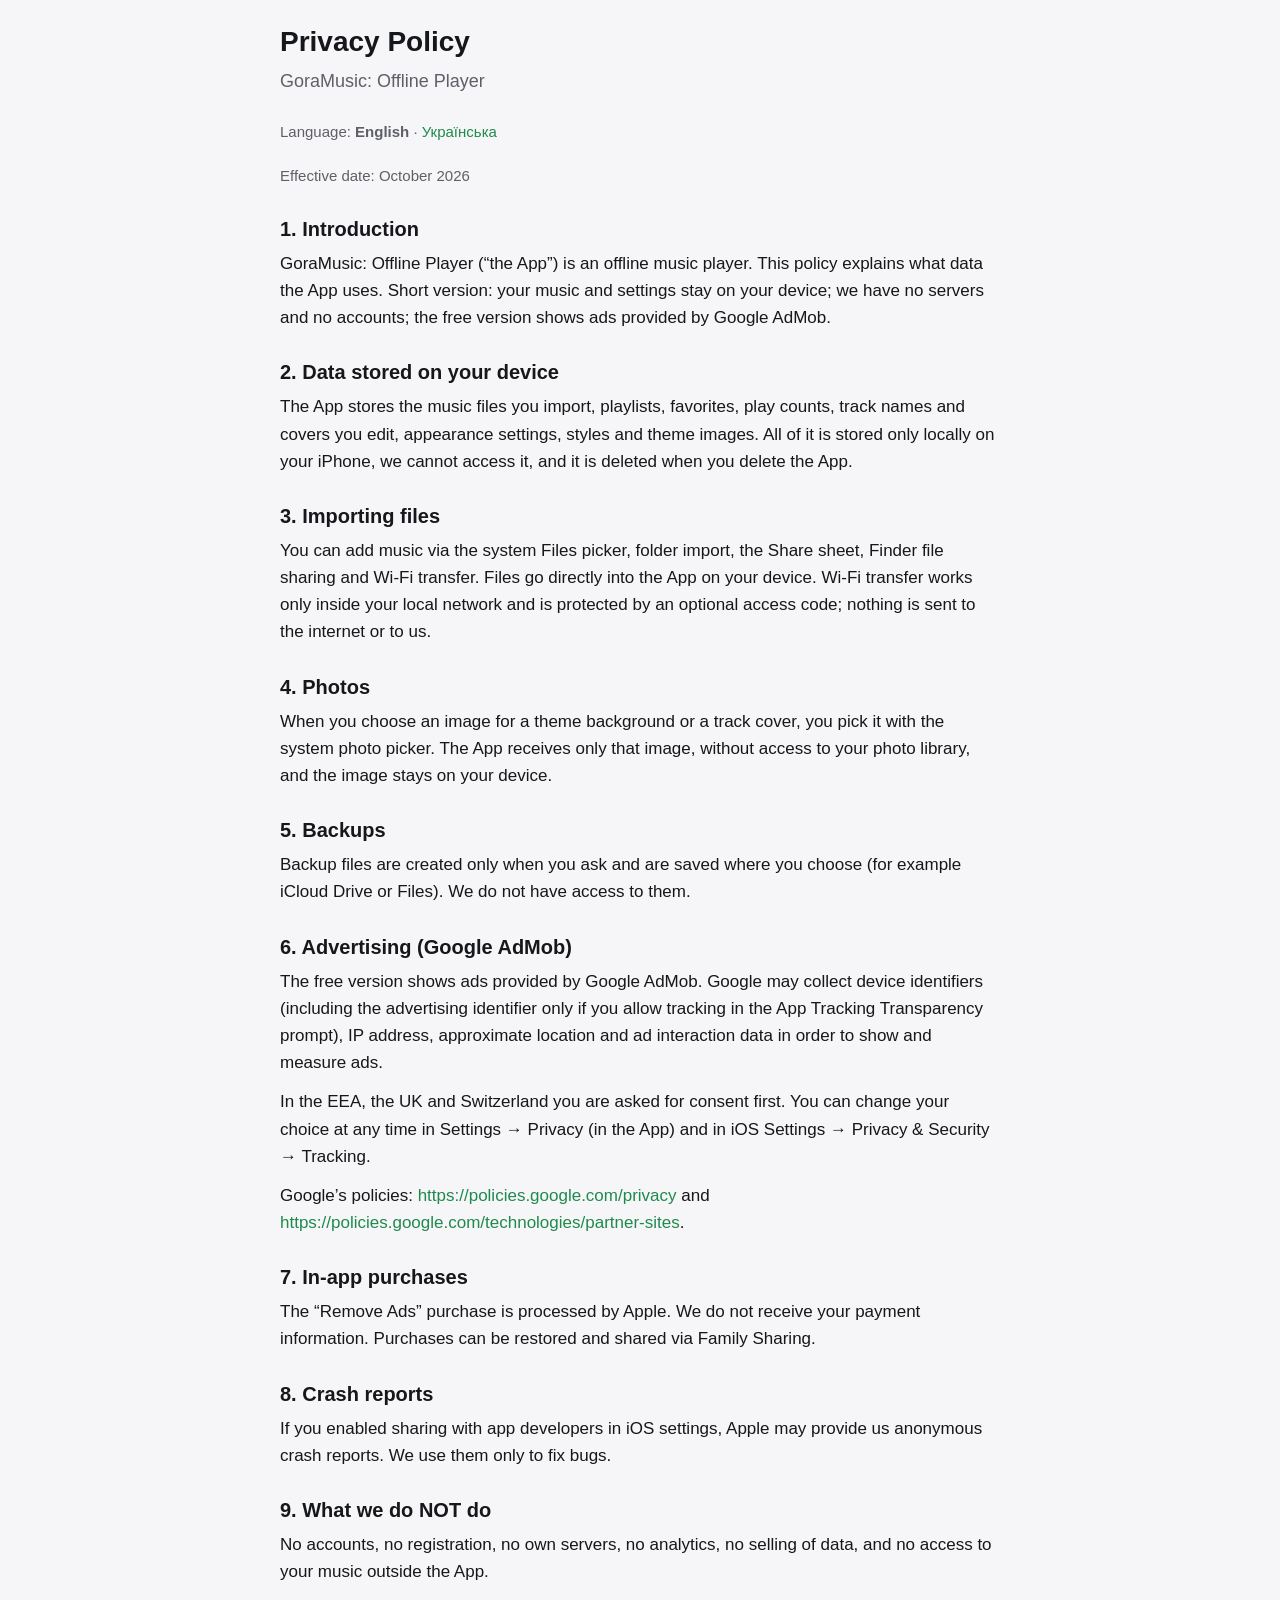
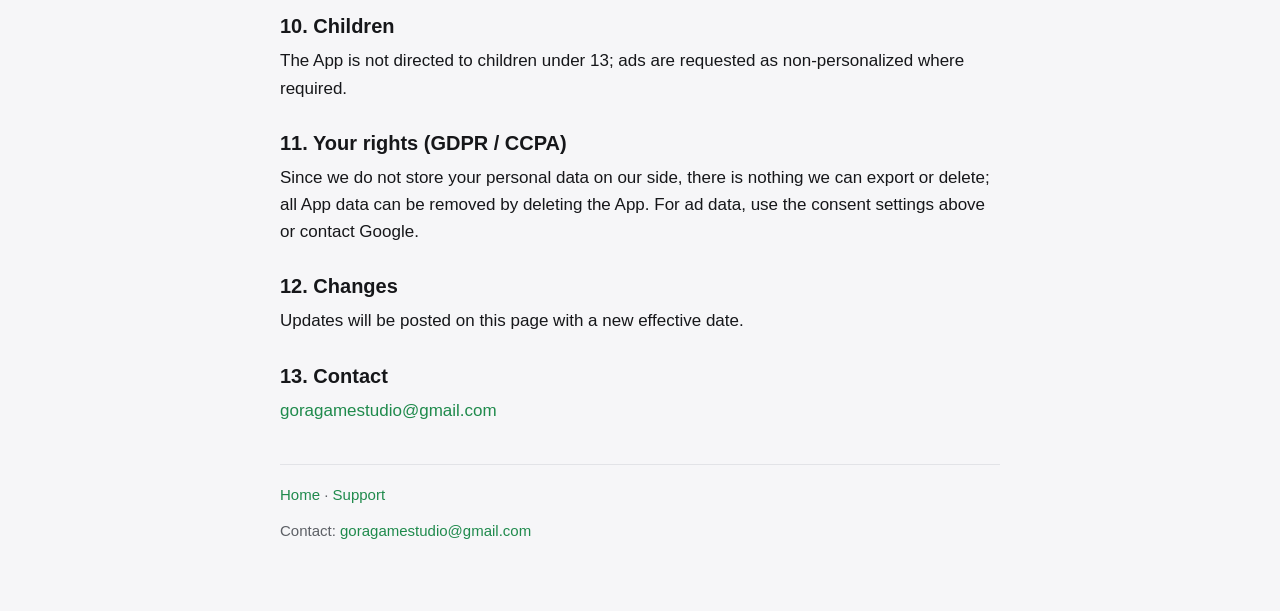
==== privacy.html @ b58f4661 "Add files via upload" ====
<!DOCTYPE html>
<html lang="en">
<head>
<meta charset="utf-8">
<meta name="viewport" content="width=device-width, initial-scale=1">
<title>Privacy Policy — GoraMusic: Offline Player</title>
<meta name="description" content="Privacy Policy of GoraMusic: Offline Player.">
<link rel="stylesheet" href="style.css">
</head>
<body>
<header class="site">
  <h1>Privacy Policy</h1>
  <p class="lead">GoraMusic: Offline Player</p>
</header>

<main>
  <p class="lang">Language: <strong>English</strong> · <a href="privacy-uk.html">Українська</a></p>
  <p class="meta">Effective date: October 2026</p>

  <h2>1. Introduction</h2>
  <p>GoraMusic: Offline Player (“the App”) is an offline music player. This policy explains what data the App uses. Short version: your music and settings stay on your device; we have no servers and no accounts; the free version shows ads provided by Google AdMob.</p>

  <h2>2. Data stored on your device</h2>
  <p>The App stores the music files you import, playlists, favorites, play counts, track names and covers you edit, appearance settings, styles and theme images. All of it is stored only locally on your iPhone, we cannot access it, and it is deleted when you delete the App.</p>

  <h2>3. Importing files</h2>
  <p>You can add music via the system Files picker, folder import, the Share sheet, Finder file sharing and Wi-Fi transfer. Files go directly into the App on your device. Wi-Fi transfer works only inside your local network and is protected by an optional access code; nothing is sent to the internet or to us.</p>

  <h2>4. Photos</h2>
  <p>When you choose an image for a theme background or a track cover, you pick it with the system photo picker. The App receives only that image, without access to your photo library, and the image stays on your device.</p>

  <h2>5. Backups</h2>
  <p>Backup files are created only when you ask and are saved where you choose (for example iCloud Drive or Files). We do not have access to them.</p>

  <h2>6. Advertising (Google AdMob)</h2>
  <p>The free version shows ads provided by Google AdMob. Google may collect device identifiers (including the advertising identifier only if you allow tracking in the App Tracking Transparency prompt), IP address, approximate location and ad interaction data in order to show and measure ads.</p>
  <p>In the EEA, the UK and Switzerland you are asked for consent first. You can change your choice at any time in Settings → Privacy (in the App) and in iOS Settings → Privacy &amp; Security → Tracking.</p>
  <p>Google’s policies: <a href="https://policies.google.com/privacy">https://policies.google.com/privacy</a> and <a href="https://policies.google.com/technologies/partner-sites">https://policies.google.com/technologies/partner-sites</a>.</p>

  <h2>7. In-app purchases</h2>
  <p>The “Remove Ads” purchase is processed by Apple. We do not receive your payment information. Purchases can be restored and shared via Family Sharing.</p>

  <h2>8. Crash reports</h2>
  <p>If you enabled sharing with app developers in iOS settings, Apple may provide us anonymous crash reports. We use them only to fix bugs.</p>

  <h2>9. What we do NOT do</h2>
  <p>No accounts, no registration, no own servers, no analytics, no selling of data, and no access to your music outside the App.</p>

  <h2>10. Children</h2>
  <p>The App is not directed to children under 13; ads are requested as non-personalized where required.</p>

  <h2>11. Your rights (GDPR / CCPA)</h2>
  <p>Since we do not store your personal data on our side, there is nothing we can export or delete; all App data can be removed by deleting the App. For ad data, use the consent settings above or contact Google.</p>

  <h2>12. Changes</h2>
  <p>Updates will be posted on this page with a new effective date.</p>

  <h2>13. Contact</h2>
  <p><a href="mailto:goragamestudio@gmail.com">goragamestudio@gmail.com</a></p>
</main>

<footer>
  <p><a href="index.html">Home</a> · <a href="support.html">Support</a></p>
  <p>Contact: <a href="mailto:goragamestudio@gmail.com">goragamestudio@gmail.com</a></p>
</footer>
</body>
</html>
---- style.css ----
:root {
  color-scheme: light dark;
  --bg: #f6f6f8;
  --card: #ffffff;
  --text: #16171a;
  --muted: #5d6066;
  --line: #e2e3e7;
  --accent: #1f8a4c;
}

@media (prefers-color-scheme: dark) {
  :root {
    --bg: #111214;
    --card: #1b1d20;
    --text: #f2f3f5;
    --muted: #a3a7ad;
    --line: #2b2e33;
    --accent: #4cc47f;
  }
}

* { box-sizing: border-box; }

body {
  margin: 0;
  padding: 24px 16px 56px;
  background: var(--bg);
  color: var(--text);
  font: 17px/1.6 -apple-system, BlinkMacSystemFont, "Segoe UI", Roboto, Helvetica, Arial, sans-serif;
  -webkit-text-size-adjust: 100%;
}

main {
  max-width: 720px;
  margin: 0 auto;
}

header.site {
  max-width: 720px;
  margin: 0 auto 24px;
}

h1 {
  font-size: 28px;
  line-height: 1.25;
  margin: 0 0 8px;
}

h2 {
  font-size: 20px;
  line-height: 1.3;
  margin: 28px 0 8px;
}

h3 {
  font-size: 17px;
  margin: 20px 0 6px;
}

p, li { margin: 0 0 12px; }

ul, ol { padding-left: 22px; }

a {
  color: var(--accent);
  text-decoration: none;
  overflow-wrap: anywhere;
}

a:hover { text-decoration: underline; }

.lead {
  color: var(--muted);
  font-size: 18px;
}

.card {
  background: var(--card);
  border: 1px solid var(--line);
  border-radius: 16px;
  padding: 18px 20px;
  margin: 16px 0;
}

.links a {
  display: inline-block;
  margin: 0 14px 10px 0;
  padding: 10px 16px;
  border: 1px solid var(--line);
  border-radius: 999px;
  background: var(--card);
}

.lang {
  margin: 0 0 20px;
  color: var(--muted);
  font-size: 15px;
}

.lang a { margin-right: 10px; }

.meta {
  color: var(--muted);
  font-size: 15px;
  margin-bottom: 24px;
}

footer {
  max-width: 720px;
  margin: 40px auto 0;
  padding-top: 18px;
  border-top: 1px solid var(--line);
  color: var(--muted);
  font-size: 15px;
}
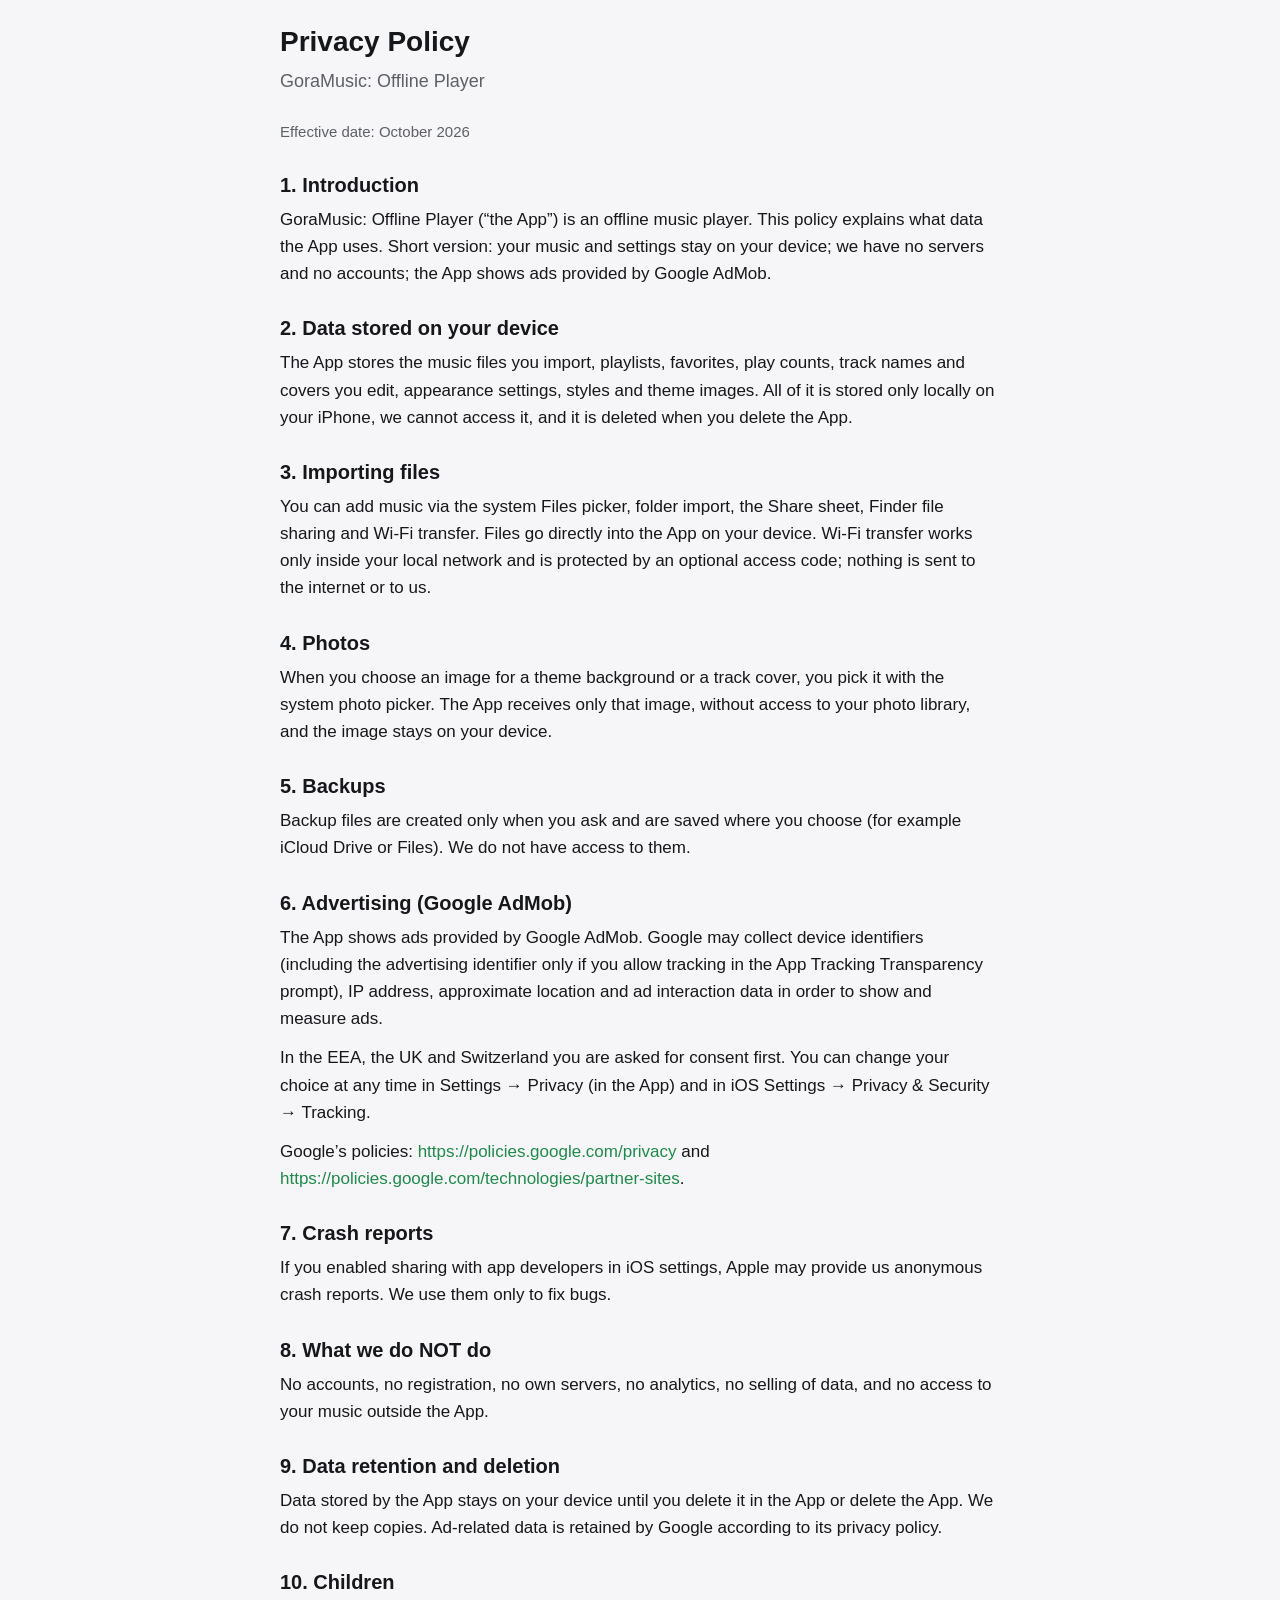
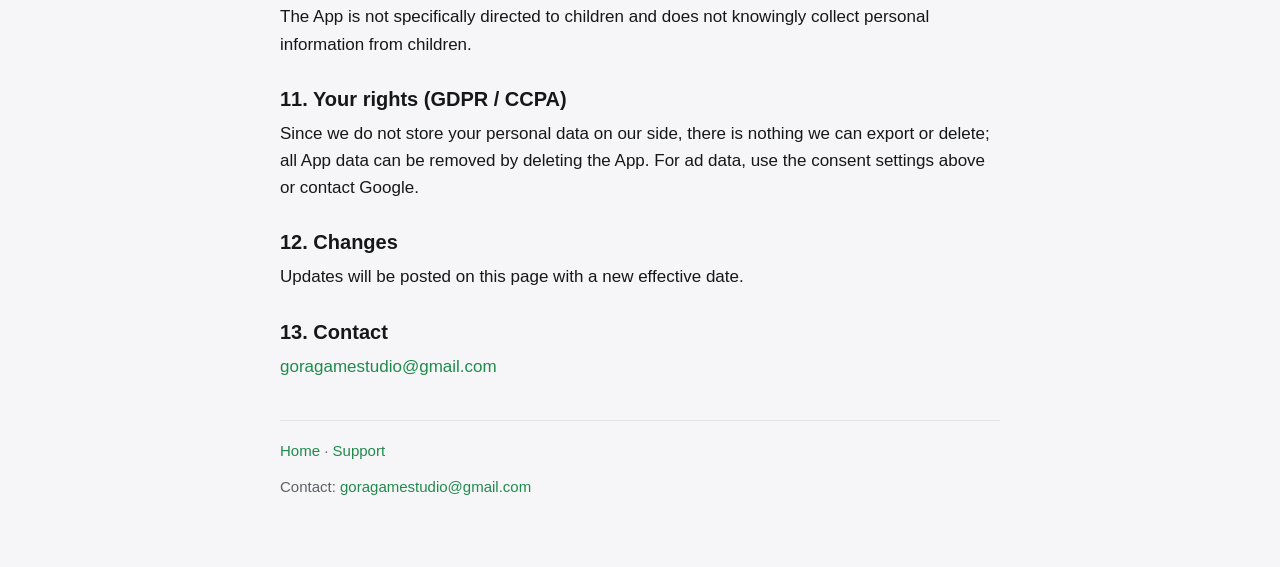
==== commit 30b0a1e8: "Add files via upload" ====
--- a/privacy.html
+++ b/privacy.html
@@ -14,11 +14,10 @@
 </header>
 
 <main>
-  <p class="lang">Language: <strong>English</strong> · <a href="privacy-uk.html">Українська</a></p>
   <p class="meta">Effective date: October 2026</p>
 
   <h2>1. Introduction</h2>
-  <p>GoraMusic: Offline Player (“the App”) is an offline music player. This policy explains what data the App uses. Short version: your music and settings stay on your device; we have no servers and no accounts; the free version shows ads provided by Google AdMob.</p>
+  <p>GoraMusic: Offline Player (“the App”) is an offline music player. This policy explains what data the App uses. Short version: your music and settings stay on your device; we have no servers and no accounts; the App shows ads provided by Google AdMob.</p>
 
   <h2>2. Data stored on your device</h2>
   <p>The App stores the music files you import, playlists, favorites, play counts, track names and covers you edit, appearance settings, styles and theme images. All of it is stored only locally on your iPhone, we cannot access it, and it is deleted when you delete the App.</p>
@@ -33,21 +32,21 @@
   <p>Backup files are created only when you ask and are saved where you choose (for example iCloud Drive or Files). We do not have access to them.</p>
 
   <h2>6. Advertising (Google AdMob)</h2>
-  <p>The free version shows ads provided by Google AdMob. Google may collect device identifiers (including the advertising identifier only if you allow tracking in the App Tracking Transparency prompt), IP address, approximate location and ad interaction data in order to show and measure ads.</p>
+  <p>The App shows ads provided by Google AdMob. Google may collect device identifiers (including the advertising identifier only if you allow tracking in the App Tracking Transparency prompt), IP address, approximate location and ad interaction data in order to show and measure ads.</p>
   <p>In the EEA, the UK and Switzerland you are asked for consent first. You can change your choice at any time in Settings → Privacy (in the App) and in iOS Settings → Privacy &amp; Security → Tracking.</p>
   <p>Google’s policies: <a href="https://policies.google.com/privacy">https://policies.google.com/privacy</a> and <a href="https://policies.google.com/technologies/partner-sites">https://policies.google.com/technologies/partner-sites</a>.</p>
 
-  <h2>7. In-app purchases</h2>
-  <p>The “Remove Ads” purchase is processed by Apple. We do not receive your payment information. Purchases can be restored and shared via Family Sharing.</p>
-
-  <h2>8. Crash reports</h2>
+  <h2>7. Crash reports</h2>
   <p>If you enabled sharing with app developers in iOS settings, Apple may provide us anonymous crash reports. We use them only to fix bugs.</p>
 
-  <h2>9. What we do NOT do</h2>
+  <h2>8. What we do NOT do</h2>
   <p>No accounts, no registration, no own servers, no analytics, no selling of data, and no access to your music outside the App.</p>
 
+  <h2>9. Data retention and deletion</h2>
+  <p>Data stored by the App stays on your device until you delete it in the App or delete the App. We do not keep copies. Ad-related data is retained by Google according to its privacy policy.</p>
+
   <h2>10. Children</h2>
-  <p>The App is not directed to children under 13; ads are requested as non-personalized where required.</p>
+  <p>The App is not specifically directed to children and does not knowingly collect personal information from children.</p>
 
   <h2>11. Your rights (GDPR / CCPA)</h2>
   <p>Since we do not store your personal data on our side, there is nothing we can export or delete; all App data can be removed by deleting the App. For ad data, use the consent settings above or contact Google.</p>
